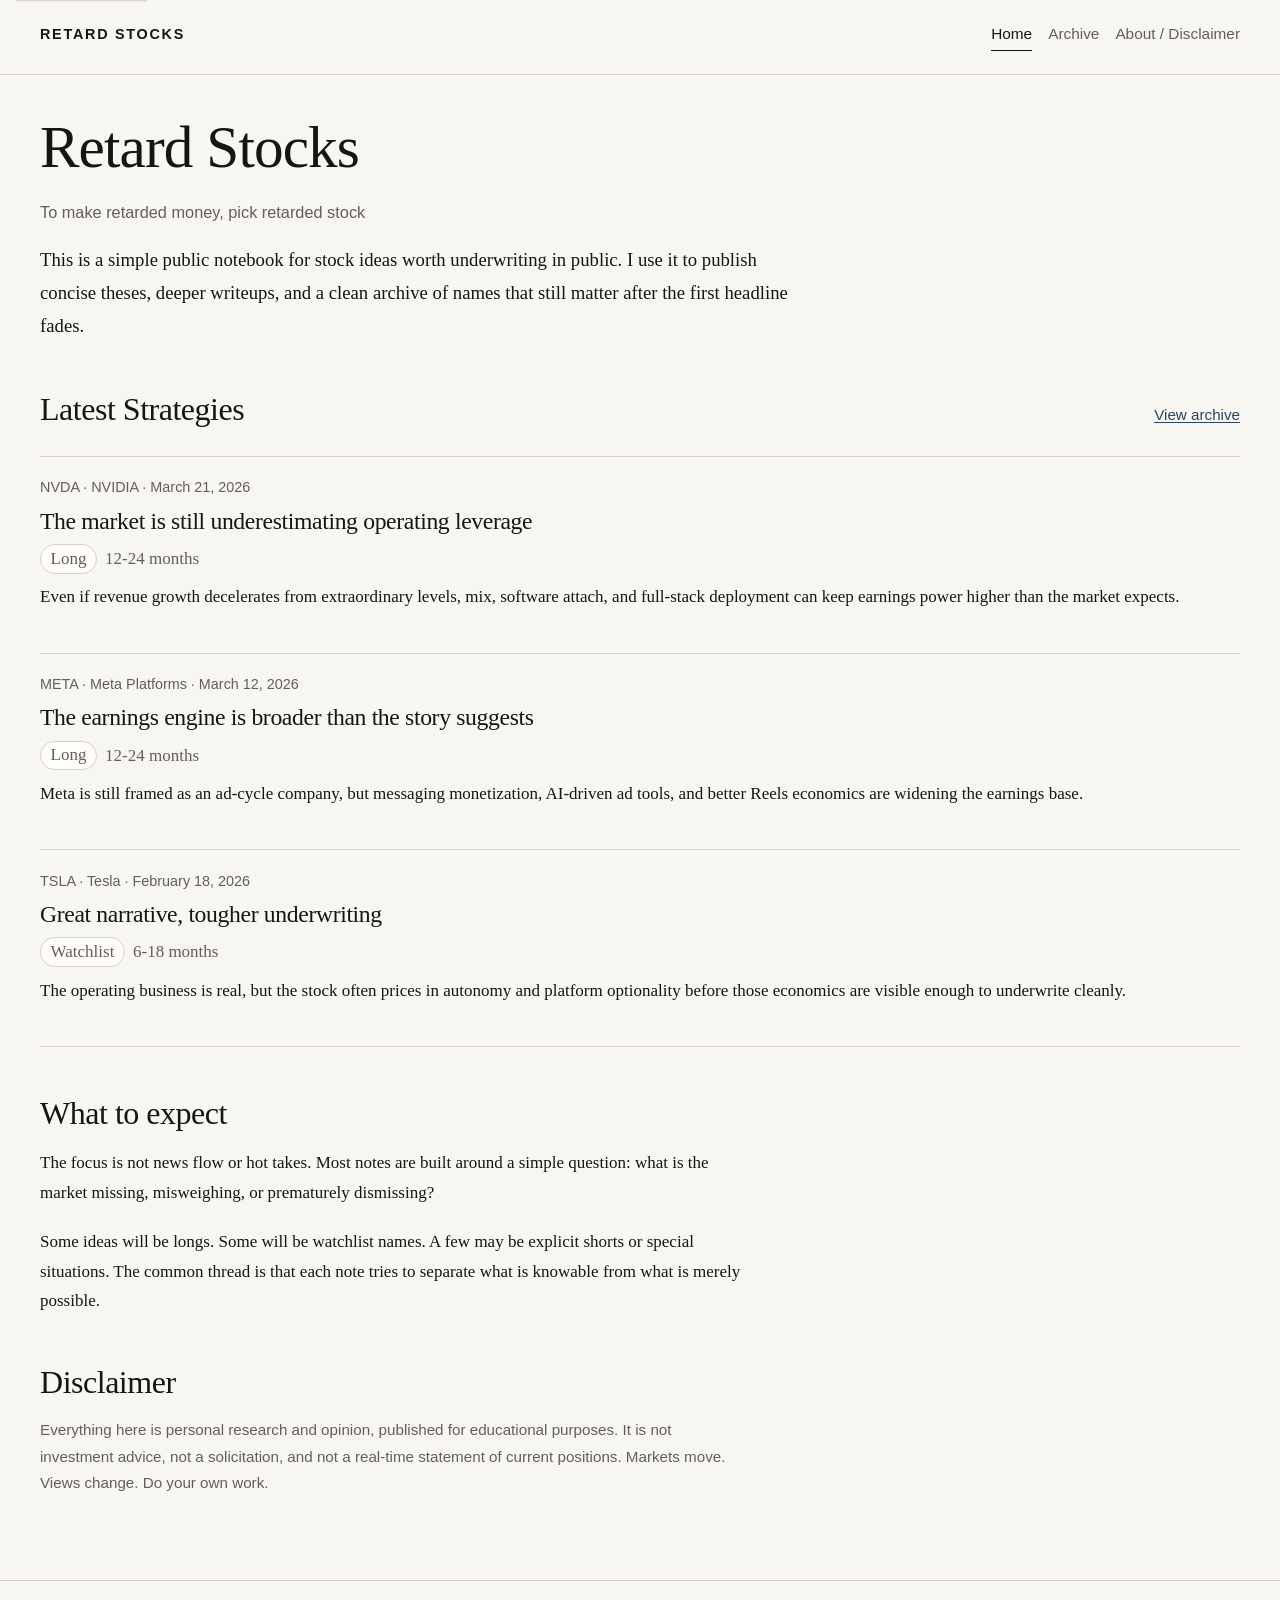
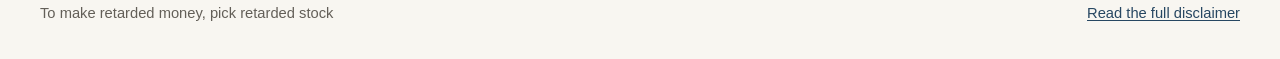
==== index.html @ 018f18ce "Refine homepage and footer tagline" ====
<!DOCTYPE html>
<html lang="en">
  <head>
    <meta charset="UTF-8" />
    <meta name="viewport" content="width=device-width, initial-scale=1.0" />
    <title>Retard Stocks</title>
    <meta
      name="description"
      content="To make retarded money, pick retarded stock"
    />
    <link rel="icon" href="favicon.svg" type="image/svg+xml" />
    <link rel="stylesheet" href="styles.css" />
    <script src="data/picks.js" defer></script>
    <script src="script.js" defer></script>
  </head>
  <body data-page="home">
    <a class="skip-link" href="#main">Skip to content</a>

    <header class="site-header">
      <div class="site-shell site-header-inner">
        <p class="site-title"><a href="index.html">Retard Stocks</a></p>
        <nav class="site-nav" aria-label="Primary">
          <a href="index.html" data-nav="home">Home</a>
          <a href="archive.html" data-nav="archive">Archive</a>
          <a href="about.html" data-nav="about">About / Disclaimer</a>
        </nav>
      </div>
    </header>

    <main id="main" class="site-shell">
      <section class="page-intro">
        <!-- Edit the homepage introduction copy in this section. -->
        <h1>Retard Stocks</h1>
        <p class="home-tagline">
          To make retarded money, pick retarded stock
        </p>
        <p class="lede">
          This is a simple public notebook for stock ideas worth underwriting in
          public. I use it to publish concise theses, deeper writeups, and a
          clean archive of names that still matter after the first headline
          fades.
        </p>
      </section>

      <section class="page-section">
        <div class="section-heading-row">
          <h2>Latest Strategies</h2>
          <a class="section-link" href="archive.html">View archive</a>
        </div>
        <div class="card-list" data-latest-picks></div>
        <noscript>
          <div class="no-script">
            <p>
              JavaScript is only used to render the pick index. You can still
              read the current notes directly:
            </p>
            <ul>
              <li><a href="picks/nvda.html">NVDA</a></li>
              <li><a href="picks/meta.html">META</a></li>
              <li><a href="picks/tsla.html">TSLA</a></li>
            </ul>
          </div>
        </noscript>
      </section>

      <section class="page-section page-section--narrow">
        <h2>What to expect</h2>
        <p>
          The focus is not news flow or hot takes. Most notes are built around a
          simple question: what is the market missing, misweighing, or
          prematurely dismissing?
        </p>
        <p>
          Some ideas will be longs. Some will be watchlist names. A few may be
          explicit shorts or special situations. The common thread is that each
          note tries to separate what is knowable from what is merely possible.
        </p>
      </section>

      <section class="page-section page-section--narrow">
        <h2>Disclaimer</h2>
        <p class="small-print">
          Everything here is personal research and opinion, published for
          educational purposes. It is not investment advice, not a solicitation,
          and not a real-time statement of current positions. Markets move.
          Views change. Do your own work.
        </p>
      </section>
    </main>

    <footer class="site-footer">
      <div class="site-shell footer-inner">
        <p>To make retarded money, pick retarded stock</p>
        <p><a href="about.html">Read the full disclaimer</a></p>
      </div>
    </footer>
  </body>
</html>
---- styles.css ----
:root {
  --bg: #f8f6f1;
  --surface: #fffdf9;
  --text: #161513;
  --muted: #635f58;
  --line: #d8d1c7;
  --accent: #274762;
  --accent-soft: #f2eee7;
  --shadow: 0 1px 0 rgba(22, 21, 19, 0.04);
  --ui-font: -apple-system, BlinkMacSystemFont, "Segoe UI", sans-serif;
  --serif-font: "Iowan Old Style", "Palatino Linotype", "Book Antiqua", Georgia,
    serif;
  --max-width: 75rem;
  --reading-width: 44rem;
}

*,
*::before,
*::after {
  box-sizing: border-box;
}

html {
  font-size: 16px;
  scroll-behavior: smooth;
}

body {
  margin: 0;
  background: var(--bg);
  color: var(--text);
  font-family: var(--serif-font);
  font-size: 1.0625rem;
  line-height: 1.74;
}

::selection {
  background: rgba(39, 71, 98, 0.16);
}

a {
  color: var(--accent);
  text-decoration-thickness: 0.08em;
  text-underline-offset: 0.16em;
}

a:hover {
  text-decoration-thickness: 0.12em;
}

a:focus-visible,
button:focus-visible,
summary:focus-visible {
  outline: 2px solid var(--accent);
  outline-offset: 3px;
}

img {
  max-width: 100%;
  display: block;
}

p,
ul,
ol,
blockquote,
table {
  margin-top: 0;
}

p {
  margin-bottom: 1.25rem;
}

ul,
ol {
  margin-bottom: 1.35rem;
  padding-left: 1.2rem;
}

li {
  margin-bottom: 0.65rem;
}

h1,
h2,
h3 {
  margin: 0 0 1rem;
  color: var(--text);
  font-weight: 400;
  line-height: 1.16;
  letter-spacing: -0.015em;
}

h1 {
  font-size: clamp(2.35rem, 5vw, 3.7rem);
}

h2 {
  font-size: clamp(1.5rem, 3vw, 2rem);
}

h3 {
  font-size: 1.18rem;
}

hr {
  border: 0;
  border-top: 1px solid var(--line);
  margin: 2rem 0;
}

table {
  width: 100%;
  border-collapse: collapse;
  font-family: var(--ui-font);
  font-size: 0.94rem;
}

th,
td {
  padding: 0.9rem 0;
  text-align: left;
  vertical-align: top;
  border-top: 1px solid var(--line);
}

th {
  color: var(--muted);
  font-weight: 500;
}

.site-shell {
  width: min(calc(100% - 2.5rem), var(--max-width));
  margin: 0 auto;
}

.skip-link {
  position: absolute;
  top: -3rem;
  left: 1rem;
  z-index: 10;
  padding: 0.55rem 0.8rem;
  background: var(--surface);
  color: var(--text);
  border: 1px solid var(--line);
  text-decoration: none;
  box-shadow: var(--shadow);
}

.skip-link:focus {
  top: 1rem;
}

.site-header {
  border-bottom: 1px solid var(--line);
}

.site-header-inner {
  display: flex;
  flex-wrap: wrap;
  align-items: baseline;
  justify-content: space-between;
  gap: 1rem;
  padding: 1.3rem 0 1.45rem;
}

.site-title {
  margin: 0;
  font-family: var(--ui-font);
  font-size: 0.9rem;
  font-weight: 600;
  letter-spacing: 0.12em;
  text-transform: uppercase;
}

.site-title a {
  color: var(--text);
  text-decoration: none;
}

.site-nav {
  display: flex;
  flex-wrap: wrap;
  gap: 1rem;
  font-family: var(--ui-font);
  font-size: 0.96rem;
}

.site-nav a {
  color: var(--muted);
  text-decoration: none;
  border-bottom: 1px solid transparent;
  padding-bottom: 0.15rem;
}

.site-nav a:hover,
.site-nav a[aria-current="page"] {
  color: var(--text);
  border-color: currentColor;
}

main {
  padding: 2.4rem 0 4rem;
}

.page-intro {
  max-width: 48rem;
  margin-bottom: 3rem;
}

.page-intro--narrow,
.page-section--narrow {
  max-width: var(--reading-width);
}

.eyebrow {
  margin-bottom: 0.85rem;
  font-family: var(--ui-font);
  font-size: 0.8rem;
  letter-spacing: 0.12em;
  text-transform: uppercase;
  color: var(--muted);
}

.home-tagline {
  margin-bottom: 1.1rem;
  font-family: var(--ui-font);
  font-size: 1.02rem;
  color: var(--muted);
}

.lede {
  font-size: 1.17rem;
  line-height: 1.76;
  color: var(--text);
}

.page-section + .page-section {
  margin-top: 3rem;
}

.section-heading-row {
  display: flex;
  flex-wrap: wrap;
  align-items: baseline;
  justify-content: space-between;
  gap: 0.75rem 1rem;
  margin-bottom: 0.75rem;
}

.section-link,
.section-note,
.back-link,
.small-print,
.byline,
.post-pagination-label {
  font-family: var(--ui-font);
  font-size: 0.95rem;
}

.section-note,
.small-print,
.byline,
.archive-meta,
.pick-meta,
.post-pagination-label {
  color: var(--muted);
}

.card-list,
.archive-list {
  list-style: none;
  padding: 0;
  margin: 0;
}

.pick-card,
.archive-item {
  border-top: 1px solid var(--line);
  padding: 1.15rem 0 1.3rem;
}

.pick-card:last-child,
.archive-item:last-child {
  border-bottom: 1px solid var(--line);
}

.pick-card-kicker {
  margin-bottom: 0.45rem;
  font-family: var(--ui-font);
  font-size: 0.9rem;
  color: var(--muted);
}

.pick-card h3 {
  margin-bottom: 0.55rem;
  font-size: 1.48rem;
}

.pick-card h3 a {
  color: var(--text);
  text-decoration: none;
}

.pick-card h3 a:hover {
  color: var(--accent);
}

.pick-card-company {
  color: var(--muted);
}

.pick-meta {
  display: flex;
  flex-wrap: wrap;
  gap: 0.5rem;
  margin-bottom: 0.55rem;
}

.tag {
  display: inline-flex;
  align-items: center;
  border: 1px solid var(--line);
  border-radius: 999px;
  padding: 0.14rem 0.6rem;
  background: var(--surface);
  color: var(--muted);
  line-height: 1.2;
}

.archive-item-row {
  display: grid;
  grid-template-columns: minmax(9rem, 12rem) minmax(0, 1fr) auto;
  gap: 1rem 1.4rem;
  align-items: start;
}

.archive-ticker {
  margin-bottom: 0.1rem;
  font-family: var(--ui-font);
  font-size: 0.97rem;
  font-weight: 600;
  letter-spacing: 0.04em;
}

.archive-company {
  margin-bottom: 0;
  color: var(--muted);
}

.archive-title {
  margin-bottom: 0.35rem;
  font-size: 1.12rem;
}

.archive-title a {
  color: var(--text);
  text-decoration: none;
}

.archive-title a:hover {
  color: var(--accent);
}

.archive-meta {
  min-width: 9rem;
  text-align: right;
  font-family: var(--ui-font);
  font-size: 0.9rem;
}

.no-script,
.summary-box,
.callout {
  background: var(--surface);
  border: 1px solid var(--line);
  box-shadow: var(--shadow);
}

.no-script {
  margin-top: 1rem;
  padding: 1rem 1.1rem;
  max-width: var(--reading-width);
}

.article {
  max-width: var(--reading-width);
}

.article-header {
  margin-bottom: 2rem;
}

.article-deck {
  font-size: 1.17rem;
  color: var(--text);
}

.meta-grid {
  display: grid;
  grid-template-columns: repeat(auto-fit, minmax(10rem, 1fr));
  gap: 1rem;
  padding: 1rem 0;
  margin: 1.6rem 0 2rem;
  border-top: 1px solid var(--line);
  border-bottom: 1px solid var(--line);
}

.meta-item dt {
  margin-bottom: 0.28rem;
  font-family: var(--ui-font);
  font-size: 0.78rem;
  letter-spacing: 0.1em;
  text-transform: uppercase;
  color: var(--muted);
}

.meta-item dd {
  margin: 0;
  font-family: var(--ui-font);
  font-size: 0.96rem;
  line-height: 1.5;
}

.summary-box {
  margin-bottom: 2rem;
  padding: 1.2rem 1.25rem 0.15rem;
}

.article section + section {
  margin-top: 2rem;
}

.article h2 {
  margin-top: 0;
  padding-top: 1.25rem;
  border-top: 1px solid var(--line);
}

.callout {
  margin: 1.5rem 0;
  padding: 1rem 1.15rem 0.15rem;
  border-left: 3px solid var(--accent);
}

.table-wrap {
  overflow-x: auto;
  margin: 1.25rem 0 1.75rem;
}

.article-footer {
  margin-top: 2.5rem;
  padding-top: 1rem;
  border-top: 1px solid var(--line);
}

.checklist {
  list-style: square;
}

.post-pagination {
  display: grid;
  grid-template-columns: repeat(2, minmax(0, 1fr));
  gap: 1rem;
  margin-top: 2.5rem;
  padding-top: 1.5rem;
  border-top: 1px solid var(--line);
}

.post-pagination-card {
  display: block;
  min-height: 5rem;
  padding: 0.95rem 1rem;
  background: var(--surface);
  border: 1px solid var(--line);
  text-decoration: none;
  box-shadow: var(--shadow);
}

.post-pagination-card:hover {
  border-color: var(--accent);
}

.post-pagination-card--empty {
  visibility: hidden;
}

.post-pagination-card--align-right {
  text-align: right;
}

.post-pagination-title {
  display: block;
  margin-top: 0.2rem;
  color: var(--text);
  font-family: var(--serif-font);
  font-size: 1.05rem;
  line-height: 1.35;
}

.site-footer {
  border-top: 1px solid var(--line);
}

.footer-inner {
  display: flex;
  flex-wrap: wrap;
  justify-content: space-between;
  gap: 0.5rem 1rem;
  padding: 1.25rem 0 2rem;
  font-family: var(--ui-font);
  font-size: 0.92rem;
  color: var(--muted);
}

.footer-inner p {
  margin: 0;
}

@media (max-width: 760px) {
  body {
    font-size: 1rem;
  }

  .site-shell {
    width: min(calc(100% - 1.5rem), var(--max-width));
  }

  .page-intro,
  .page-intro--narrow,
  .page-section--narrow,
  .article {
    max-width: 100%;
  }

  .archive-item-row,
  .post-pagination {
    grid-template-columns: 1fr;
  }

  .archive-meta,
  .post-pagination-card--align-right {
    text-align: left;
  }

  .meta-grid {
    grid-template-columns: repeat(2, minmax(0, 1fr));
  }
}

@media (max-width: 540px) {
  .site-header-inner,
  .footer-inner,
  .section-heading-row {
    align-items: flex-start;
  }

  .meta-grid {
    grid-template-columns: 1fr;
  }
}
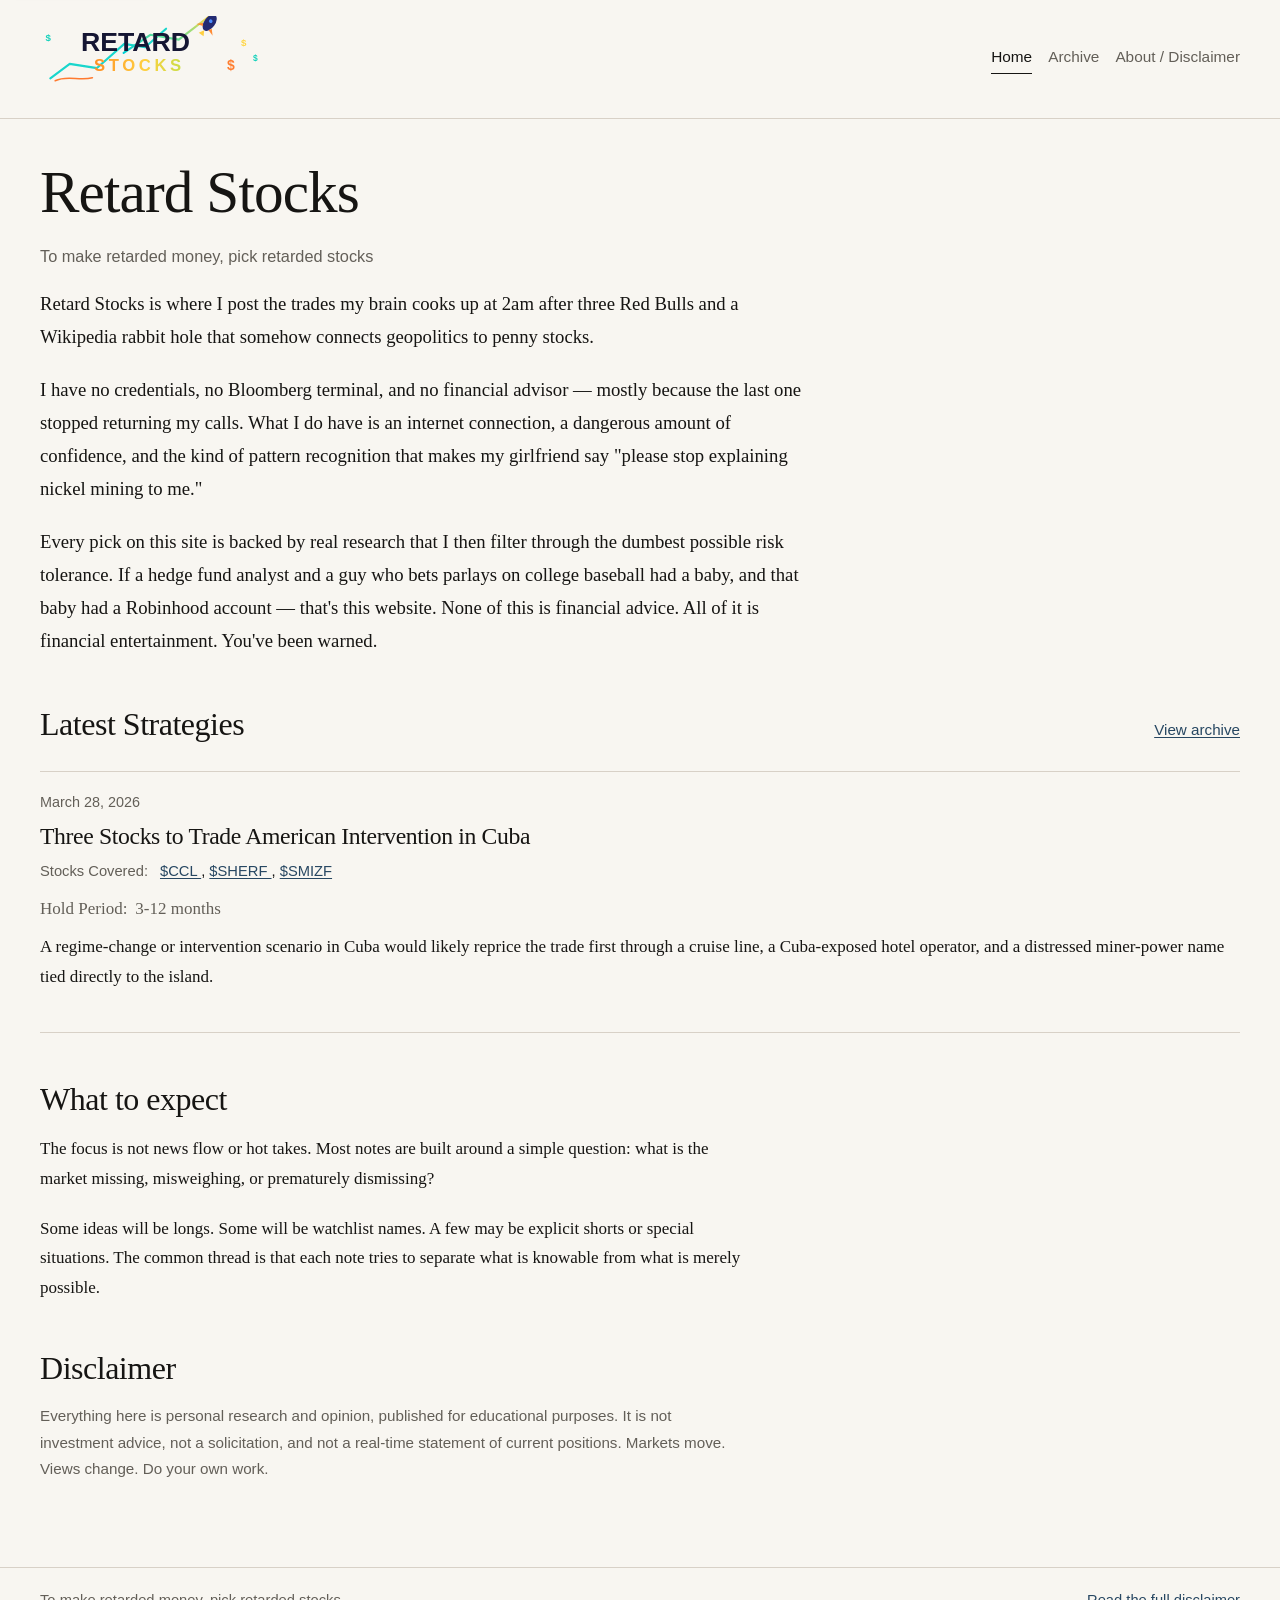
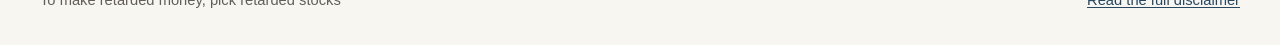
==== commit 0597a81d: "Add social share preview metadata" ====
--- a/index.html
+++ b/index.html
@@ -2,97 +2,45 @@
 <html lang="en">
   <head>
     <meta charset="UTF-8" />
+    <meta http-equiv="refresh" content="0; url=/home" />
     <meta name="viewport" content="width=device-width, initial-scale=1.0" />
     <title>Retard Stocks</title>
     <meta
       name="description"
-      content="To make retarded money, pick retarded stock"
+      content="Public stock ideas, investment memos, and sleep-deprived special situations."
     />
-    <link rel="icon" href="favicon.svg" type="image/svg+xml" />
-    <link rel="stylesheet" href="styles.css" />
-    <script src="data/picks.js" defer></script>
-    <script src="script.js" defer></script>
+    <meta property="og:type" content="website" />
+    <meta property="og:title" content="Retard Stocks" />
+    <meta
+      property="og:description"
+      content="Public stock ideas, investment memos, and sleep-deprived special situations."
+    />
+    <meta property="og:url" content="https://www.retardstocks.com/" />
+    <meta property="og:site_name" content="Retard Stocks" />
+    <meta
+      property="og:image"
+      content="https://www.retardstocks.com/social-preview.png"
+    />
+    <meta property="og:image:width" content="1200" />
+    <meta property="og:image:height" content="630" />
+    <meta property="og:image:type" content="image/png" />
+    <meta name="twitter:card" content="summary_large_image" />
+    <meta name="twitter:title" content="Retard Stocks" />
+    <meta
+      name="twitter:description"
+      content="Public stock ideas, investment memos, and sleep-deprived special situations."
+    />
+    <meta
+      name="twitter:image"
+      content="https://www.retardstocks.com/social-preview.png"
+    />
+    <link rel="icon" href="/favicon.png?v=3" type="image/png" />
+    <link rel="canonical" href="https://www.retardstocks.com/" />
+    <script>
+      window.location.replace("/home");
+    </script>
   </head>
-  <body data-page="home">
-    <a class="skip-link" href="#main">Skip to content</a>
-
-    <header class="site-header">
-      <div class="site-shell site-header-inner">
-        <p class="site-title"><a href="index.html">Retard Stocks</a></p>
-        <nav class="site-nav" aria-label="Primary">
-          <a href="index.html" data-nav="home">Home</a>
-          <a href="archive.html" data-nav="archive">Archive</a>
-          <a href="about.html" data-nav="about">About / Disclaimer</a>
-        </nav>
-      </div>
-    </header>
-
-    <main id="main" class="site-shell">
-      <section class="page-intro">
-        <!-- Edit the homepage introduction copy in this section. -->
-        <h1>Retard Stocks</h1>
-        <p class="home-tagline">
-          To make retarded money, pick retarded stock
-        </p>
-        <p class="lede">
-          This is a simple public notebook for stock ideas worth underwriting in
-          public. I use it to publish concise theses, deeper writeups, and a
-          clean archive of names that still matter after the first headline
-          fades.
-        </p>
-      </section>
-
-      <section class="page-section">
-        <div class="section-heading-row">
-          <h2>Latest Strategies</h2>
-          <a class="section-link" href="archive.html">View archive</a>
-        </div>
-        <div class="card-list" data-latest-picks></div>
-        <noscript>
-          <div class="no-script">
-            <p>
-              JavaScript is only used to render the pick index. You can still
-              read the current notes directly:
-            </p>
-            <ul>
-              <li><a href="picks/nvda.html">NVDA</a></li>
-              <li><a href="picks/meta.html">META</a></li>
-              <li><a href="picks/tsla.html">TSLA</a></li>
-            </ul>
-          </div>
-        </noscript>
-      </section>
-
-      <section class="page-section page-section--narrow">
-        <h2>What to expect</h2>
-        <p>
-          The focus is not news flow or hot takes. Most notes are built around a
-          simple question: what is the market missing, misweighing, or
-          prematurely dismissing?
-        </p>
-        <p>
-          Some ideas will be longs. Some will be watchlist names. A few may be
-          explicit shorts or special situations. The common thread is that each
-          note tries to separate what is knowable from what is merely possible.
-        </p>
-      </section>
-
-      <section class="page-section page-section--narrow">
-        <h2>Disclaimer</h2>
-        <p class="small-print">
-          Everything here is personal research and opinion, published for
-          educational purposes. It is not investment advice, not a solicitation,
-          and not a real-time statement of current positions. Markets move.
-          Views change. Do your own work.
-        </p>
-      </section>
-    </main>
-
-    <footer class="site-footer">
-      <div class="site-shell footer-inner">
-        <p>To make retarded money, pick retarded stock</p>
-        <p><a href="about.html">Read the full disclaimer</a></p>
-      </div>
-    </footer>
+  <body>
+    <p>Redirecting to <a href="/home">/home</a>...</p>
   </body>
 </html>
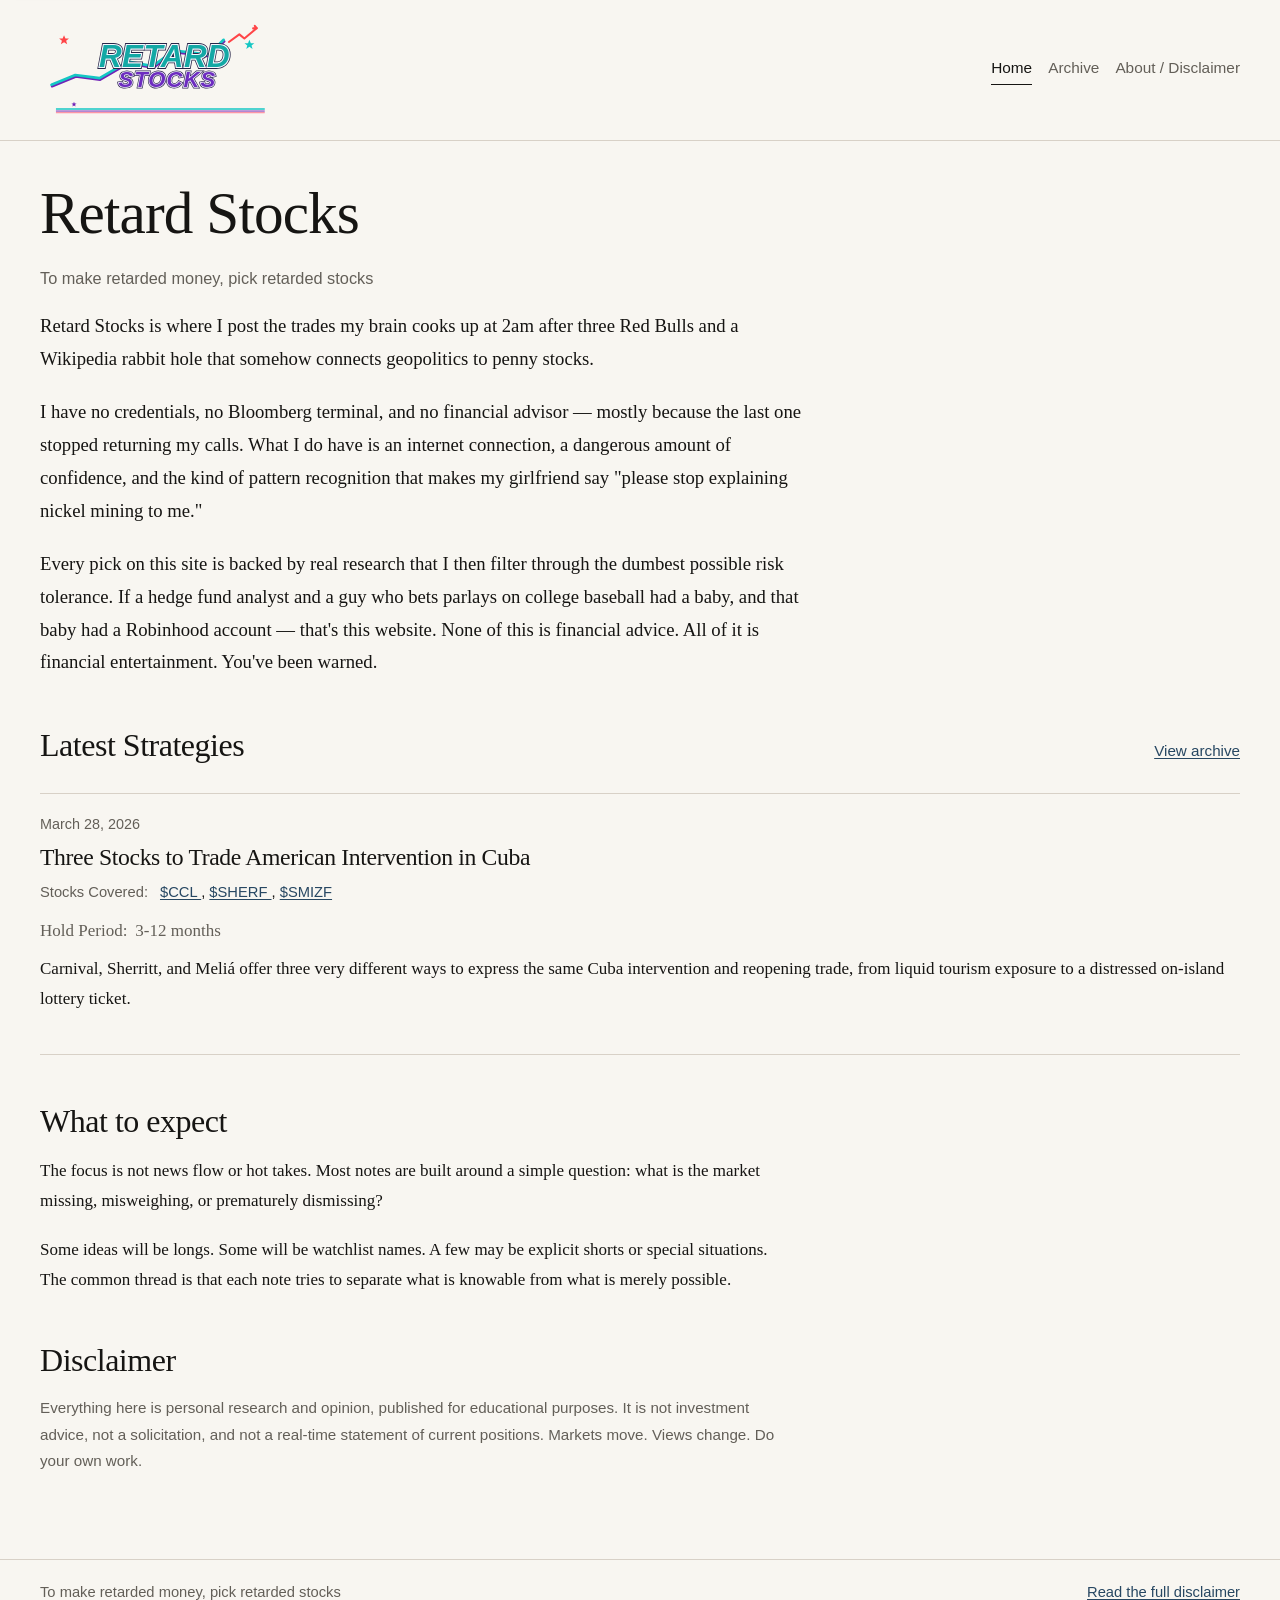
==== commit 8bdb73bc: "Fix favicon delivery" ====
--- a/index.html
+++ b/index.html
@@ -19,7 +19,7 @@
     <meta property="og:site_name" content="Retard Stocks" />
     <meta
       property="og:image"
-      content="https://www.retardstocks.com/social-preview.png"
+      content="https://www.retardstocks.com/social-preview-v2.png"
     />
     <meta property="og:image:width" content="1200" />
     <meta property="og:image:height" content="630" />
@@ -32,9 +32,12 @@
     />
     <meta
       name="twitter:image"
-      content="https://www.retardstocks.com/social-preview.png"
+      content="https://www.retardstocks.com/social-preview-v2.png"
     />
-    <link rel="icon" href="/favicon.png?v=3" type="image/png" />
+    <link rel="shortcut icon" href="/favicon.ico?v=1" />
+    <link rel="icon" href="/favicon.ico?v=1" sizes="any" />
+    <link rel="icon" href="/favicon.png?v=4" type="image/png" />
+    <link rel="apple-touch-icon" href="/favicon.png?v=4" />
     <link rel="canonical" href="https://www.retardstocks.com/" />
     <script>
       window.location.replace("/home");
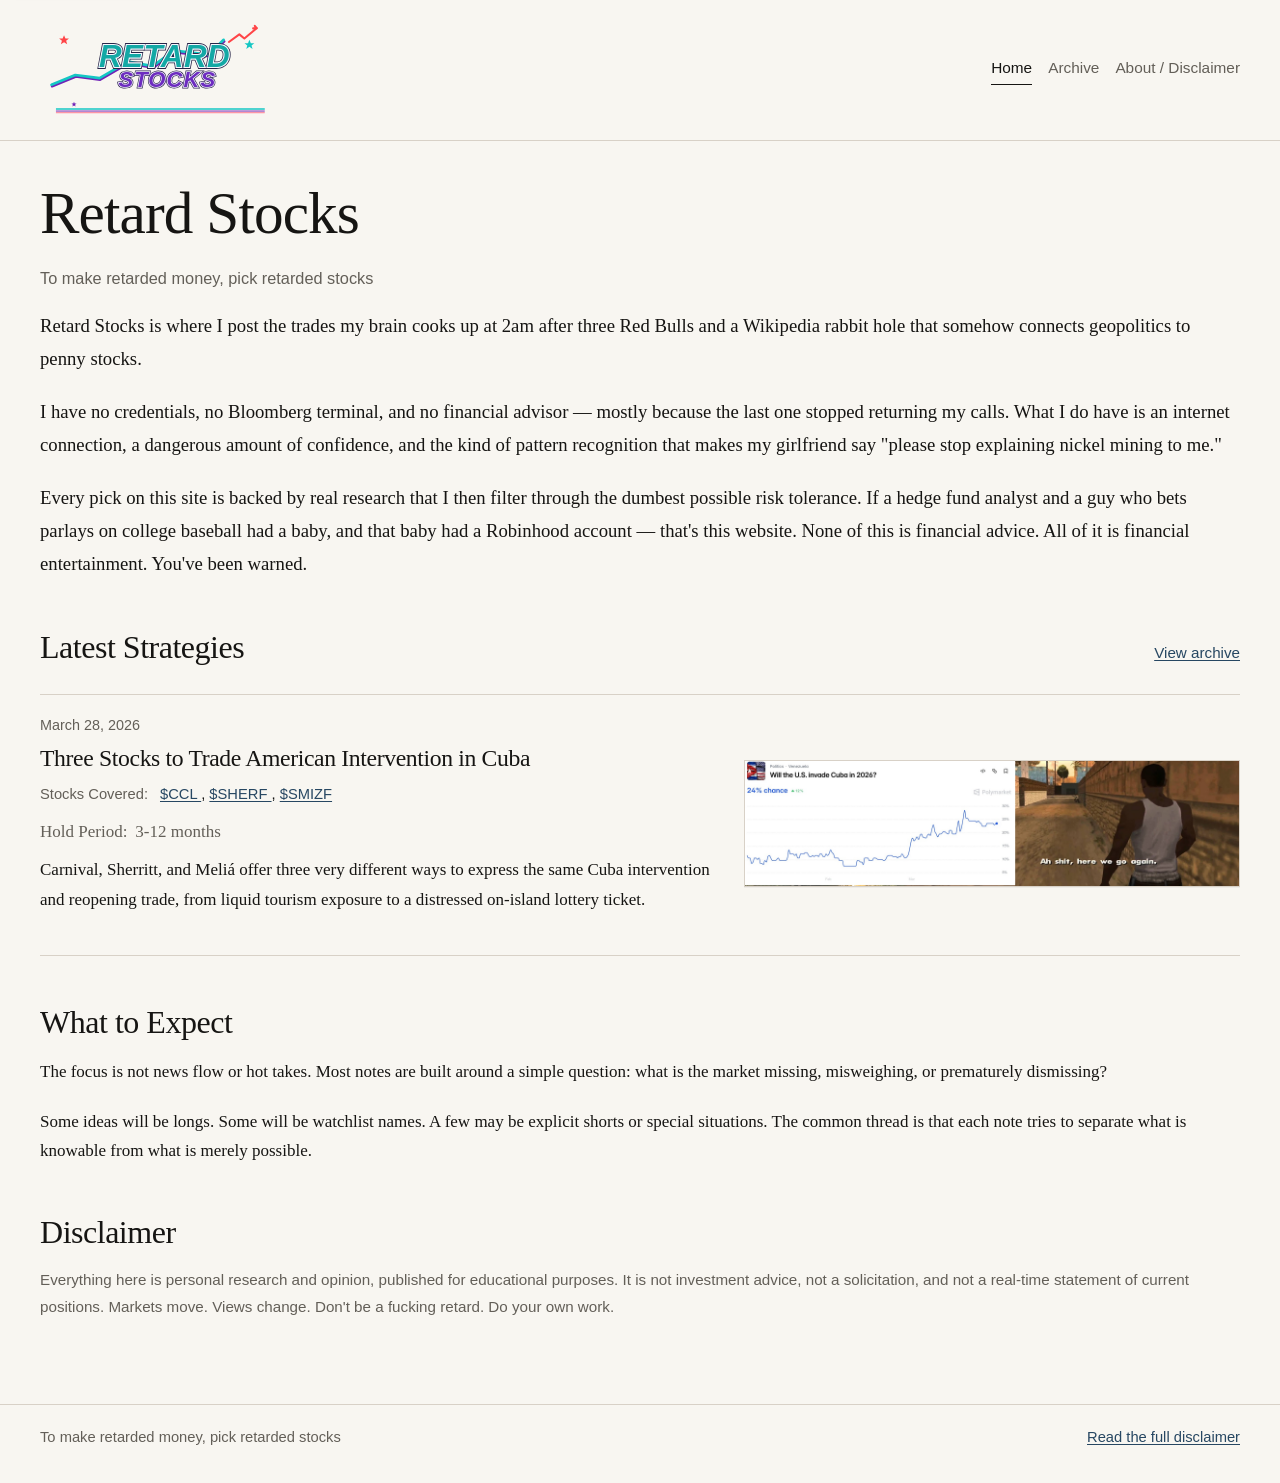
==== commit 6bd84460: "Refresh social preview branding" ====
--- a/index.html
+++ b/index.html
@@ -19,7 +19,7 @@
     <meta property="og:site_name" content="Retard Stocks" />
     <meta
       property="og:image"
-      content="https://www.retardstocks.com/social-preview-v2.png"
+      content="https://www.retardstocks.com/social-preview-v3.png"
     />
     <meta property="og:image:width" content="1200" />
     <meta property="og:image:height" content="630" />
@@ -32,7 +32,7 @@
     />
     <meta
       name="twitter:image"
-      content="https://www.retardstocks.com/social-preview-v2.png"
+      content="https://www.retardstocks.com/social-preview-v3.png"
     />
     <link rel="shortcut icon" href="/favicon.ico?v=1" />
     <link rel="icon" href="/favicon.ico?v=1" sizes="any" />
